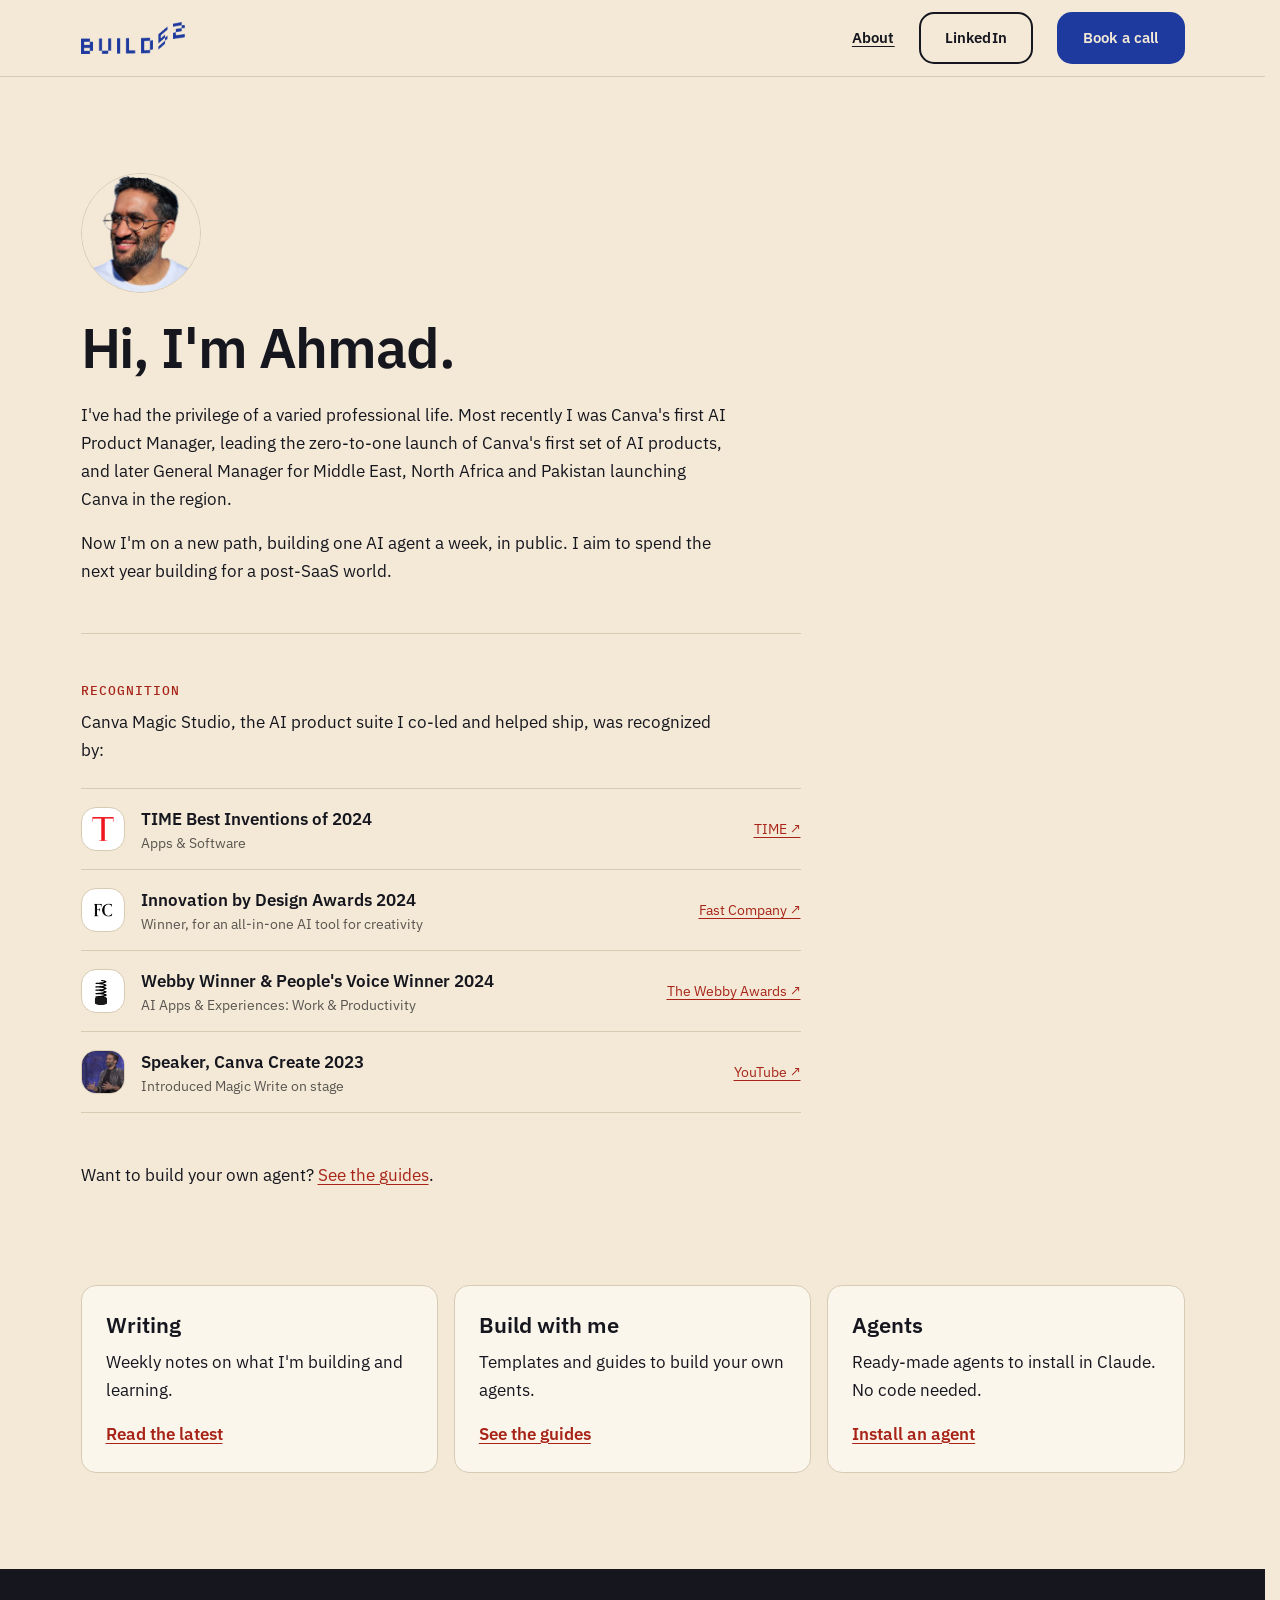
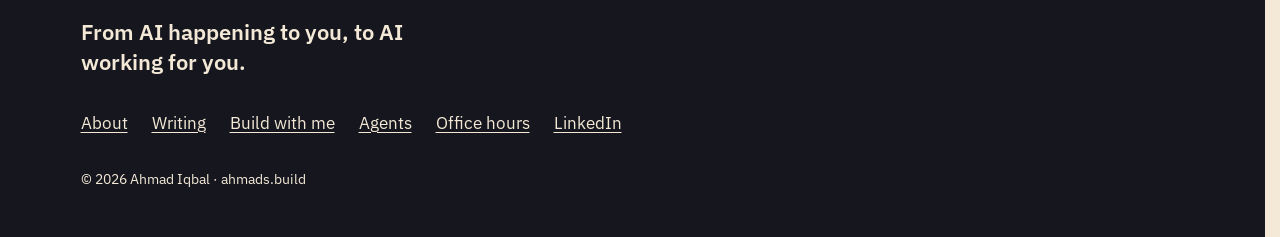
==== about/index.html @ af063a5c "Add email gate for agents and writing, plus a privacy note Our own sign-up box (assets/gate.js, styl" ====
<!DOCTYPE html>
<html lang="en">
<head>
  <meta charset="UTF-8">
  <meta name="viewport" content="width=device-width, initial-scale=1.0">
  <title>About | ahmads.build</title>
  <meta name="description" content="About Ahmad Iqbal: former Canva AI Product Manager and GM, now building one AI agent a week, in public.">
  <link rel="icon" type="image/png" href="/images/favicon.png" media="(prefers-color-scheme: light)">
  <link rel="icon" type="image/png" href="/images/favicon-light.png" media="(prefers-color-scheme: dark)">
  <link rel="preconnect" href="https://fonts.googleapis.com">
  <link rel="preconnect" href="https://fonts.gstatic.com" crossorigin>
  <link href="https://fonts.googleapis.com/css2?family=IBM+Plex+Mono:wght@400;500&family=IBM+Plex+Sans:wght@400;500;600&display=swap" rel="stylesheet">
  <link rel="stylesheet" href="/assets/brand.css?v=e267f968">
  <script src="/assets/site.js?v=22e58986" defer></script>
  <style>
    .avatar { display: block; width: 120px; height: 120px; border-radius: 50%; object-fit: cover; background: var(--card); border: 1px solid var(--line); margin-bottom: var(--space-6); }
    .about-intro p + p { margin-top: var(--space-4); }
    .about-intro { margin-top: var(--space-6); }
    .recognition { margin-top: var(--space-12); padding-top: var(--space-12); border-top: 1px solid var(--line); }
    .recognition .lead { margin-top: var(--space-2); }
    .awards { list-style: none; padding: 0; margin: var(--space-6) 0 0; }
    .awards li { border-top: 1px solid var(--line); }
    .awards li:last-child { border-bottom: 1px solid var(--line); }
    .awards a { display: flex; align-items: center; gap: var(--space-4); padding: var(--space-4) 0; color: var(--ink); text-decoration: none; min-height: 44px; }
    .awards a:hover .award { text-decoration: underline; text-underline-offset: 3px; }
    .awards .mark { flex: none; width: 44px; height: 44px; border-radius: var(--radius-md); background: #FFFFFF; border: 1px solid var(--line); display: flex; align-items: center; justify-content: center; overflow: hidden; }
    .awards .mark img { max-width: 28px; max-height: 28px; display: block; }
    .awards .mark.photo img { width: 100%; height: 100%; max-width: none; max-height: none; object-fit: cover; }
    .awards .text { flex: 1; min-width: 0; }
    .awards .award { display: block; font-weight: 600; }
    .awards .detail { display: block; font-size: 14px; line-height: 20px; color: var(--ink-muted); }
    .awards .src { font-size: 14px; line-height: 20px; color: var(--vermilion-deep); text-decoration: underline; text-underline-offset: 3px; white-space: nowrap; }
    .next-step { margin-top: var(--space-12); }
    @media (max-width: 720px) {
      .avatar { width: 96px; height: 96px; }
      .awards .src { display: none; }
    }
  </style>
</head>
<body>
  <a class="skip-link" href="#main">Skip to content</a>

  <header class="site-header">
    <nav class="nav container" aria-label="Main">
      <a href="/" class="logo"><img src="/images/logo.png" alt="Build 52 by Ahmad Iqbal – home" width="107" height="32"></a>
      <div class="nav-menu" id="nav-menu">
        <a href="/about/" aria-current="page">About</a>
        <a href="https://www.linkedin.com/in/ahmadiqbal1" class="btn btn-outline" target="_blank" rel="noopener">LinkedIn</a>
      </div>
      <a href="https://calendar.google.com/calendar/u/0/appointments/schedules/AcZssZ2LftEg_0td3W-pWEFQwLBZ6LC8GmgLlSoYkhCQzig38rFytq_mOt4pI7OCqQhuaOxfuIOIdP54" class="btn btn-primary">Book a call</a>
      <button class="menu-toggle" type="button" aria-expanded="false" aria-controls="nav-menu" aria-label="Menu">
        <svg width="20" height="20" viewBox="0 0 20 20" aria-hidden="true" focusable="false"><path d="M2 5h16M2 10h16M2 15h16" stroke="currentColor" stroke-width="2" fill="none"/></svg>
      </button>
    </nav>
  </header>

  <main id="main" class="page">
    <div class="container"><div class="reading">
      <img class="avatar" src="/images/ahmad.jpg" alt="Ahmad Iqbal smiling, wearing round wire-rimmed glasses and a white T-shirt" width="120" height="120">
      <h1>Hi, I'm Ahmad.</h1>
      <div class="about-intro">
        <p>I've had the privilege of a varied professional life. Most recently I was Canva's first AI Product Manager, leading the zero-to-one launch of Canva's first set of AI products, and later General Manager for Middle East, North Africa and Pakistan launching Canva in the region.</p>
        <p>Now I'm on a new path, building one AI agent a week, in public. I aim to spend the next year building for a post-SaaS world.</p>
      </div>

      <section class="recognition" aria-labelledby="recognition-title">
        <h2 id="recognition-title" class="eyebrow">Recognition</h2>
        <p class="lead">Canva Magic Studio, the AI product suite I co-led and helped ship, was recognized by:</p>
        <ul class="awards">
        <li><a href="https://time.com/collections/best-inventions-2024/7094550/canva-magic-studio/" target="_blank" rel="noopener">
          <span class="mark"><img src="/images/awards/time.png" alt="TIME logo" width="28" height="28"></span>
          <span class="text"><span class="award">TIME Best Inventions of 2024</span><span class="detail">Apps &amp; Software</span></span>
          <span class="src">TIME ↗</span></a></li>
        <li><a href="https://www.fastcompany.com/91126823/canva-innovation-by-design-2024" target="_blank" rel="noopener">
          <span class="mark"><img src="/images/awards/fast-company.png" alt="Fast Company logo" width="28" height="28"></span>
          <span class="text"><span class="award">Innovation by Design Awards 2024</span><span class="detail">Winner, for an all-in-one AI tool for creativity</span></span>
          <span class="src">Fast Company ↗</span></a></li>
        <li><a href="https://winners.webbyawards.com/2024/ai-metaverse-virtual/ai-apps-and-experiences/work-productivity/293782/magic-studio" target="_blank" rel="noopener">
          <span class="mark"><img src="/images/awards/webby.svg" alt="The Webby Awards trophy logo" width="28" height="28"></span>
          <span class="text"><span class="award">Webby Winner &amp; People's Voice Winner 2024</span><span class="detail">AI Apps &amp; Experiences: Work &amp; Productivity</span></span>
          <span class="src">The Webby Awards ↗</span></a></li>
        <li><a href="https://www.youtube.com/watch?v=5Ee117o8X1M" target="_blank" rel="noopener">
          <span class="mark photo"><img src="/images/awards/canva-create-2023.jpg" alt="Ahmad Iqbal on stage at Canva Create 2023" width="28" height="28"></span>
          <span class="text"><span class="award">Speaker, Canva Create 2023</span><span class="detail">Introduced Magic Write on stage</span></span>
          <span class="src">YouTube ↗</span></a></li>
        </ul>
      </section>

      <p class="next-step">Want to build your own agent? <a href="/resources/">See the guides</a>.</p>
    </div></div>
  </main>
  <section class="site-cards container" aria-label="Explore the site">
    <div class="cards">
      <article class="card">
        <h2 class="h3">Writing</h2>
        <p>Weekly notes on what I'm building and learning.</p>
        <a href="/writing/" class="card-link">Read the latest</a>
      </article>
      <article class="card">
        <h2 class="h3">Build with me</h2>
        <p>Templates and guides to build your own agents.</p>
        <a href="/resources/" class="card-link">See the guides</a>
      </article>
      <article class="card">
        <h2 class="h3">Agents</h2>
        <p>Ready-made agents to install in Claude. No code needed.</p>
        <a href="/agents/" class="card-link">Install an agent</a>
      </article>
    </div>
  </section>


  <footer class="site-footer on-dark">
    <div class="container">
      <p class="main-line">From AI happening to you, to AI working for you.</p>
      <ul class="footer-links">
        <li><a href="/about/">About</a></li>
        <li><a href="/writing/">Writing</a></li>
        <li><a href="/resources/">Build with me</a></li>
        <li><a href="/agents/">Agents</a></li>
        <li><a href="/office-hours/">Office hours</a></li>
        <li><a href="https://www.linkedin.com/in/ahmadiqbal1" target="_blank" rel="noopener">LinkedIn</a></li>
      </ul>
      <p class="copyright">© 2026 Ahmad Iqbal · ahmads.build</p>
    </div>
  </footer>

</body>
</html>
---- assets/brand.css ----
/* Build 52 brand styles — single source of truth for ahmads.build.
   Tokens and base styles follow "Build52 Brand.md" section 8. */

:root {
  /* Colour */
  --cream: #F3E9D6;
  --card: #FBF6EC;
  --line: #D8CBB4;
  --ink: #16161F;
  --ink-muted: #5A5550;
  --cobalt: #1E3A9E;
  --vermilion: #D83A2C;
  --vermilion-deep: #A82418;
  --on-cobalt: #F3E9D6;
  --on-vermilion: #FFFFFF;
  --on-ink: #F3E9D6;

  /* Type */
  --font-sans: "IBM Plex Sans", system-ui, -apple-system, "Segoe UI", sans-serif;
  --font-mono: "IBM Plex Mono", ui-monospace, Menlo, monospace;
  --font-arabic: "IBM Plex Sans Arabic", system-ui, sans-serif;

  /* Space */
  --space-1: 4px;
  --space-2: 8px;
  --space-4: 16px;
  --space-6: 24px;
  --space-12: 48px;
  --space-24: 96px;

  /* Shape */
  --radius-sm: 2px;
  --radius-md: 15px;

  /* Layout */
  --max-width: 1200px;
  --measure: 65ch;
  --gutter: 48px;
}

*, *::before, *::after { box-sizing: border-box; }

/* Always reserve the scrollbar's space so the layout (and logo) doesn't shift
   between short pages and long ones. */
html { scrollbar-gutter: stable; }

body {
  margin: 0;
  background: var(--cream);
  color: var(--ink);
  font-family: var(--font-sans);
  font-size: 17px;
  line-height: 28px;
  -webkit-font-smoothing: antialiased;
}

img { max-width: 100%; }

h1, .display { font-size: 56px; line-height: 60px; font-weight: 600; letter-spacing: -0.02em; margin: 0; }
h2 { font-size: 36px; line-height: 42px; font-weight: 600; letter-spacing: -0.015em; margin: 0; }
h3, .h3 { font-size: 22px; line-height: 30px; font-weight: 600; letter-spacing: 0; margin: 0; }
p { max-width: var(--measure); margin: 0; }

.eyebrow {
  font-family: var(--font-mono);
  font-size: 13px; line-height: 18px; font-weight: 500;
  letter-spacing: 0.08em; text-transform: uppercase;
  color: var(--vermilion-deep);
  margin: 0;
}
.eyebrow.muted { color: var(--ink-muted); }
.caption { font-size: 14px; line-height: 20px; color: var(--ink-muted); }

a { color: var(--vermilion-deep); text-decoration: underline; text-underline-offset: 3px; }
a:hover { text-decoration-thickness: 2px; }

:focus-visible { outline: 3px solid var(--ink); outline-offset: 2px; }
.on-dark :focus-visible { outline-color: var(--on-ink); }

/* Skip link: first focusable element on every page */
.skip-link {
  position: absolute; left: var(--space-4); top: -100px; z-index: 10;
  background: var(--ink); color: var(--on-ink);
  padding: 12px 16px; border-radius: var(--radius-md);
  font: 600 15px/24px var(--font-sans); text-decoration: none;
}
.skip-link:focus { top: var(--space-4); }

/* Layout */
.container { max-width: var(--max-width); margin: 0 auto; padding: 0 var(--gutter); }
.reading { max-width: 720px; }

/* Buttons */
.btn {
  display: inline-flex; align-items: center; justify-content: center;
  min-height: 44px; padding: 12px 24px;
  font: 600 15px/24px var(--font-sans); letter-spacing: 0.01em;
  border-radius: var(--radius-md); border: 2px solid transparent;
  text-decoration: none; cursor: pointer; white-space: nowrap;
}
.btn-primary { background: var(--cobalt); color: var(--on-cobalt); }
.btn-primary:hover { background: #1C3591; }
.btn-warm { background: var(--vermilion-deep); color: var(--on-cobalt); }
.btn-warm:hover { background: #9A2116; }
.btn-outline { background: transparent; color: var(--ink); border-color: var(--ink); }
.btn-outline:hover { background: var(--ink); color: var(--on-ink); }

/* Navigation */
.site-header { background: var(--cream); border-bottom: 1px solid var(--line); }
.nav { display: flex; align-items: center; gap: var(--space-6); min-height: 76px; }
.nav .logo { display: flex; align-items: center; margin-right: auto; min-height: 44px; }
.nav .logo img { height: 32px; width: auto; display: block; }
.nav-menu { display: flex; align-items: center; gap: var(--space-6); }
.nav-menu a:not(.btn) {
  font: 600 15px/24px var(--font-sans); letter-spacing: 0.01em;
  color: var(--ink); text-decoration: none;
  display: inline-flex; align-items: center; min-height: 44px;
}
.nav-menu a:not(.btn):hover, .nav-menu a[aria-current="page"] { text-decoration: underline; text-underline-offset: 3px; }
.menu-toggle {
  display: none;
  align-items: center; justify-content: center;
  width: 44px; height: 44px; padding: 0;
  background: transparent; color: var(--ink);
  border: 2px solid var(--ink); border-radius: var(--radius-md); cursor: pointer;
}

/* Cards */
.card {
  background: var(--card);
  border: 1px solid var(--line);
  border-radius: var(--radius-md);
  padding: var(--space-6);
}
.cards { display: grid; gap: var(--space-4); grid-template-columns: repeat(3, 1fr); }
.card { display: flex; flex-direction: column; gap: var(--space-2); position: relative; }
.card .card-link { margin-top: auto; padding-top: var(--space-2); font-weight: 600; }
.card .card-link::after { content: ""; position: absolute; inset: 0; } /* whole card clickable */
.card:has(.card-link):hover { border-color: var(--ink); }
.tags { display: flex; flex-wrap: wrap; gap: var(--space-2); }
.tag {
  font-size: 14px; line-height: 20px; color: var(--ink-muted);
  background: var(--cream); border: 1px solid var(--line);
  border-radius: var(--radius-sm); padding: 2px var(--space-2);
}

/* Site cards: Writing / Build with me / Agents, shown above the footer on every page */
.site-cards { padding-bottom: var(--space-24); }
/* Not-yet-live card: sits where the link would be, greyed out and not clickable. */
.card-soon { margin-top: auto; padding-top: var(--space-2); font-weight: 600; color: var(--ink-muted); cursor: default; }

/* Email gate (assets/gate.js): form follows the brand Forms spec */
.gate-form label { display: block; margin-bottom: var(--space-2); font: 600 15px/24px var(--font-sans); letter-spacing: 0.01em; }
.gate-row { display: flex; flex-wrap: wrap; gap: var(--space-2); }
.gate-row input {
  flex: 1 1 220px; min-width: 0; min-height: 48px; padding: 12px;
  background: var(--card); color: var(--ink);
  border: 2px solid var(--ink-muted); border-radius: var(--radius-sm);
  font: 400 17px/24px var(--font-sans);
}
.gate-row input:focus { border-color: var(--cobalt); outline: 3px solid var(--ink); outline-offset: 2px; }
.gate-row .btn { flex: 0 0 auto; }
.gate-error { margin-top: var(--space-2); color: var(--vermilion-deep); font-weight: 600; }
.gate-error:empty { display: none; }
.gate-help { margin-top: var(--space-2); }
.gate-trap { position: absolute; left: -9999px; width: 1px; height: 1px; overflow: hidden; }
.gate-dialog {
  width: min(480px, calc(100% - 32px)); padding: var(--space-6);
  background: var(--cream); color: var(--ink);
  border: 1px solid var(--line); border-radius: var(--radius-md);
}
.gate-dialog::backdrop { background: rgba(22, 22, 31, 0.6); }
.gate-dialog .h3 { margin-top: var(--space-2); }
.gate-lead { margin: var(--space-2) 0 var(--space-4); }
.gate-close {
  position: absolute; top: var(--space-2); right: var(--space-2);
  display: inline-flex; align-items: center; justify-content: center;
  width: 44px; height: 44px; padding: 0;
  background: transparent; color: var(--ink); border: 0; border-radius: var(--radius-md); cursor: pointer;
}
.gate-card { margin-top: var(--space-6); }
[data-gate="post"] [tabindex="-1"]:focus { outline: none; } /* focus moves here after unlocking; no ring on plain text */
.gate-card .gate-form { margin-top: var(--space-2); }

/* Page sections */
.page { padding: var(--space-24) 0; }
.page-intro { margin-top: var(--space-4); }
.section { margin-top: var(--space-12); }

/* Footer */
.site-footer { background: var(--ink); color: var(--on-ink); padding: var(--space-12) 0; }
.site-footer a { color: var(--on-ink); }
.site-footer .main-line { font-size: 22px; line-height: 30px; font-weight: 600; max-width: 28ch; }
.footer-links { display: flex; flex-wrap: wrap; gap: var(--space-2) var(--space-6); list-style: none; padding: 0; margin: var(--space-6) 0; }
.footer-links a { display: inline-flex; align-items: center; min-height: 44px; }
.site-footer .copyright { font-size: 14px; line-height: 20px; color: var(--on-ink); opacity: 1; }

/* Tablet */
@media (max-width: 1024px) {
  :root { --gutter: 24px; }
  .cards { grid-template-columns: 1fr; }
}

/* Phone */
@media (max-width: 720px) {
  :root { --gutter: 16px; }
  h1, .display { font-size: 40px; line-height: 44px; }
  h2 { font-size: 28px; line-height: 34px; }
  h3, .h3 { font-size: 20px; line-height: 28px; }
  .page { padding: var(--space-12) 0; }
  .site-cards { padding-bottom: var(--space-12); }

  /* Fixed top and bottom padding (not min-height) so the top row stays put when the menu opens */
  .nav { gap: var(--space-2); min-height: 0; padding-top: 8px; padding-bottom: 8px; flex-wrap: wrap; }
  .nav .logo img { height: 24px; }
  .nav .btn-primary { padding: 10px 14px; order: 2; }
  .menu-toggle { display: inline-flex; order: 3; }
  .nav-menu {
    display: none; order: 4; width: 100%;
    flex-direction: column; align-items: stretch; gap: 0;
    padding: var(--space-2) 0 var(--space-2);
  }
  .nav-menu.open { display: flex; }
  .nav-menu a:not(.btn) { border-top: 1px solid var(--line); }
  .nav-menu .btn { margin-top: var(--space-2); }
}

@media (prefers-reduced-motion: reduce) {
  *, *::before, *::after { animation: none !important; transition: none !important; scroll-behavior: auto !important; }
}
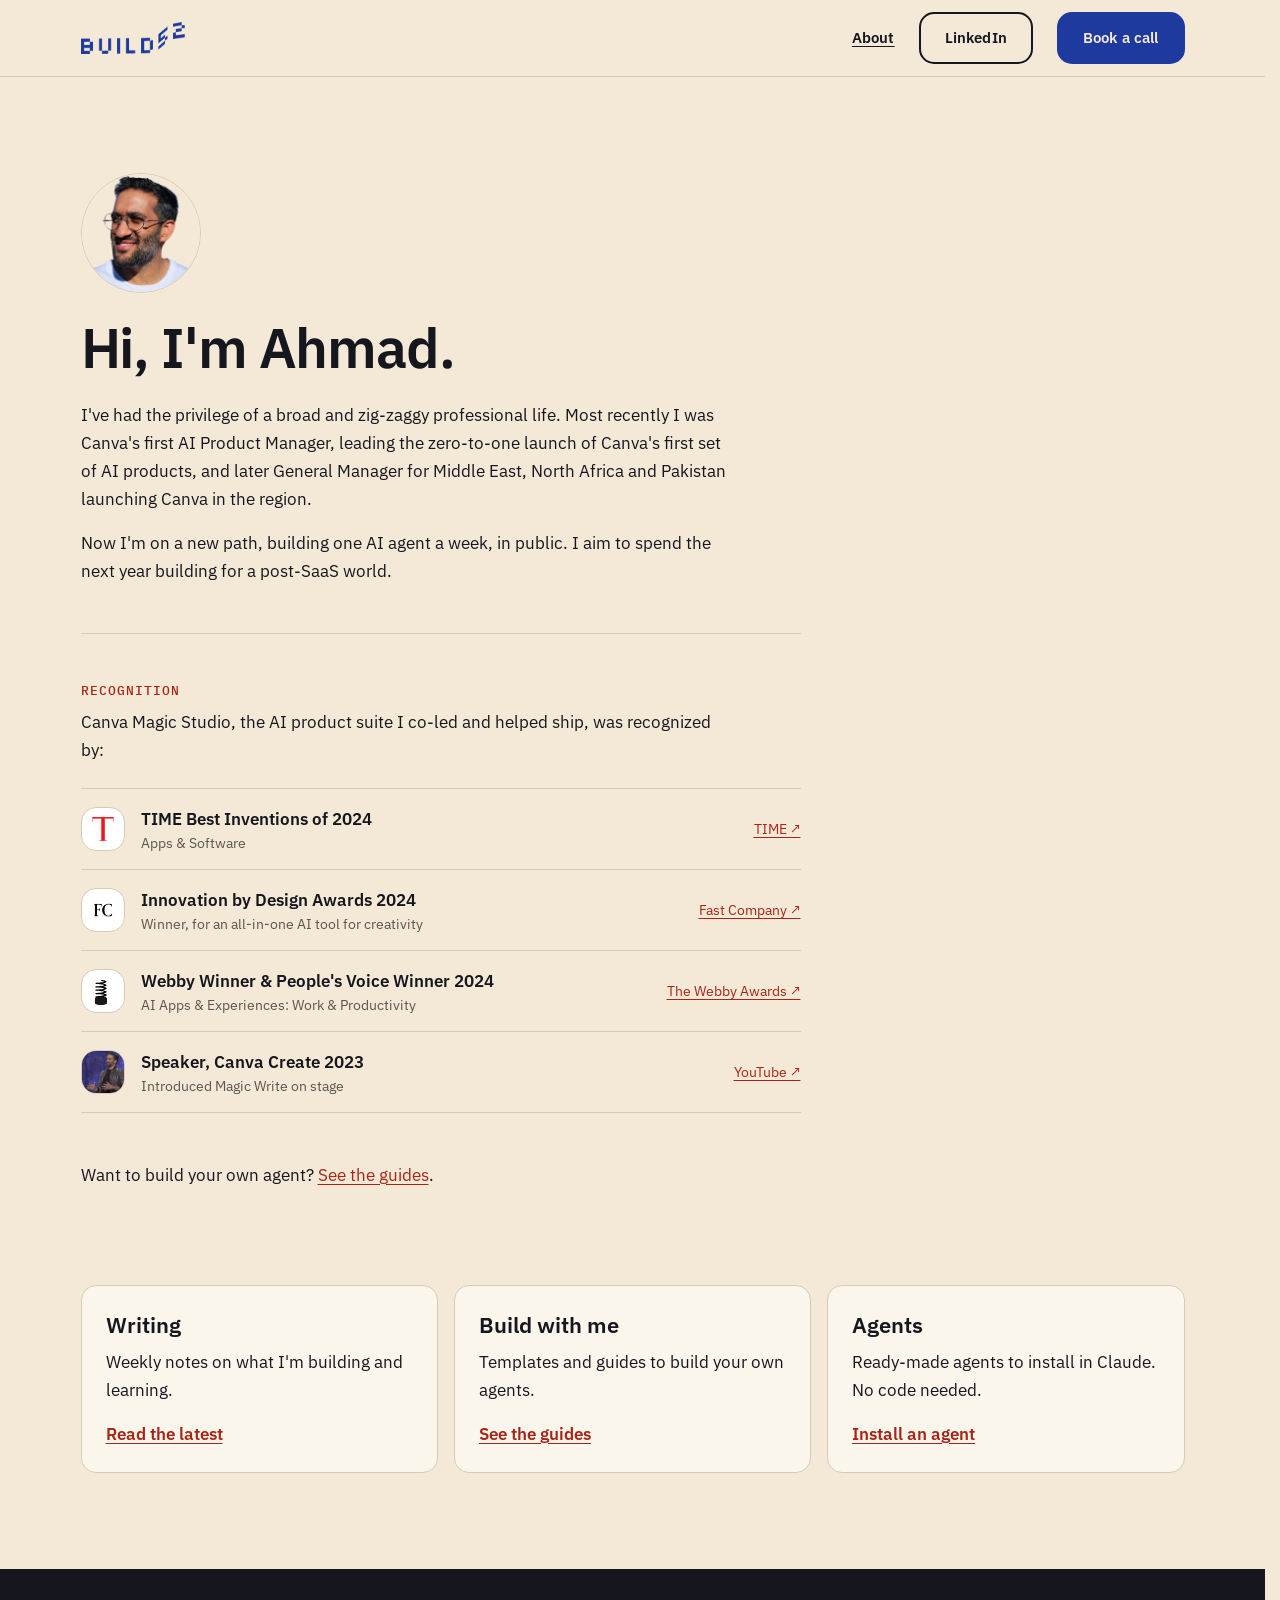
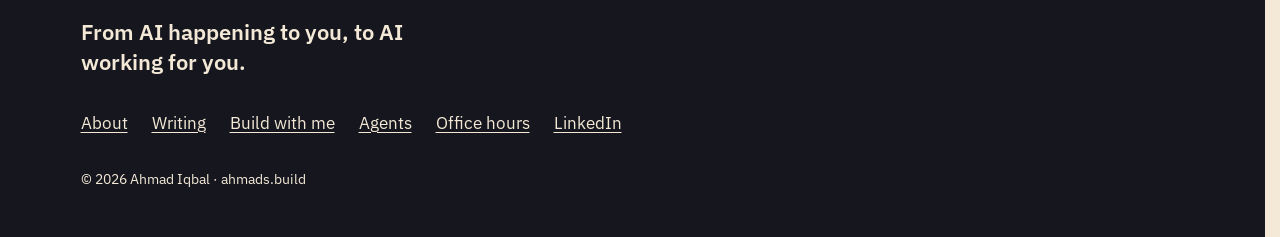
==== commit 5fad586f: "About: "a broad and zig-zaggy professional life" Co-Authored-By: Claude Opus 5.5 <noreply@anthropic." ====
--- a/about/index.html
+++ b/about/index.html
@@ -10,7 +10,7 @@
   <link rel="preconnect" href="https://fonts.googleapis.com">
   <link rel="preconnect" href="https://fonts.gstatic.com" crossorigin>
   <link href="https://fonts.googleapis.com/css2?family=IBM+Plex+Mono:wght@400;500&family=IBM+Plex+Sans:wght@400;500;600&display=swap" rel="stylesheet">
-  <link rel="stylesheet" href="/assets/brand.css?v=e267f968">
+  <link rel="stylesheet" href="/assets/brand.css?v=7962f859">
   <script src="/assets/site.js?v=22e58986" defer></script>
   <style>
     .avatar { display: block; width: 120px; height: 120px; border-radius: 50%; object-fit: cover; background: var(--card); border: 1px solid var(--line); margin-bottom: var(--space-6); }
@@ -59,7 +59,7 @@
       <img class="avatar" src="/images/ahmad.jpg" alt="Ahmad Iqbal smiling, wearing round wire-rimmed glasses and a white T-shirt" width="120" height="120">
       <h1>Hi, I'm Ahmad.</h1>
       <div class="about-intro">
-        <p>I've had the privilege of a varied professional life. Most recently I was Canva's first AI Product Manager, leading the zero-to-one launch of Canva's first set of AI products, and later General Manager for Middle East, North Africa and Pakistan launching Canva in the region.</p>
+        <p>I've had the privilege of a broad and zig-zaggy professional life. Most recently I was Canva's first AI Product Manager, leading the zero-to-one launch of Canva's first set of AI products, and later General Manager for Middle East, North Africa and Pakistan launching Canva in the region.</p>
         <p>Now I'm on a new path, building one AI agent a week, in public. I aim to spend the next year building for a post-SaaS world.</p>
       </div>
 
--- a/assets/brand.css
+++ b/assets/brand.css
@@ -155,7 +155,7 @@
 .gate-row input {
   flex: 1 1 220px; min-width: 0; min-height: 48px; padding: 12px;
   background: var(--card); color: var(--ink);
-  border: 2px solid var(--ink-muted); border-radius: var(--radius-sm);
+  border: 2px solid var(--ink-muted); border-radius: var(--radius-md); /* matches the button beside it */
   font: 400 17px/24px var(--font-sans);
 }
 .gate-row input:focus { border-color: var(--cobalt); outline: 3px solid var(--ink); outline-offset: 2px; }
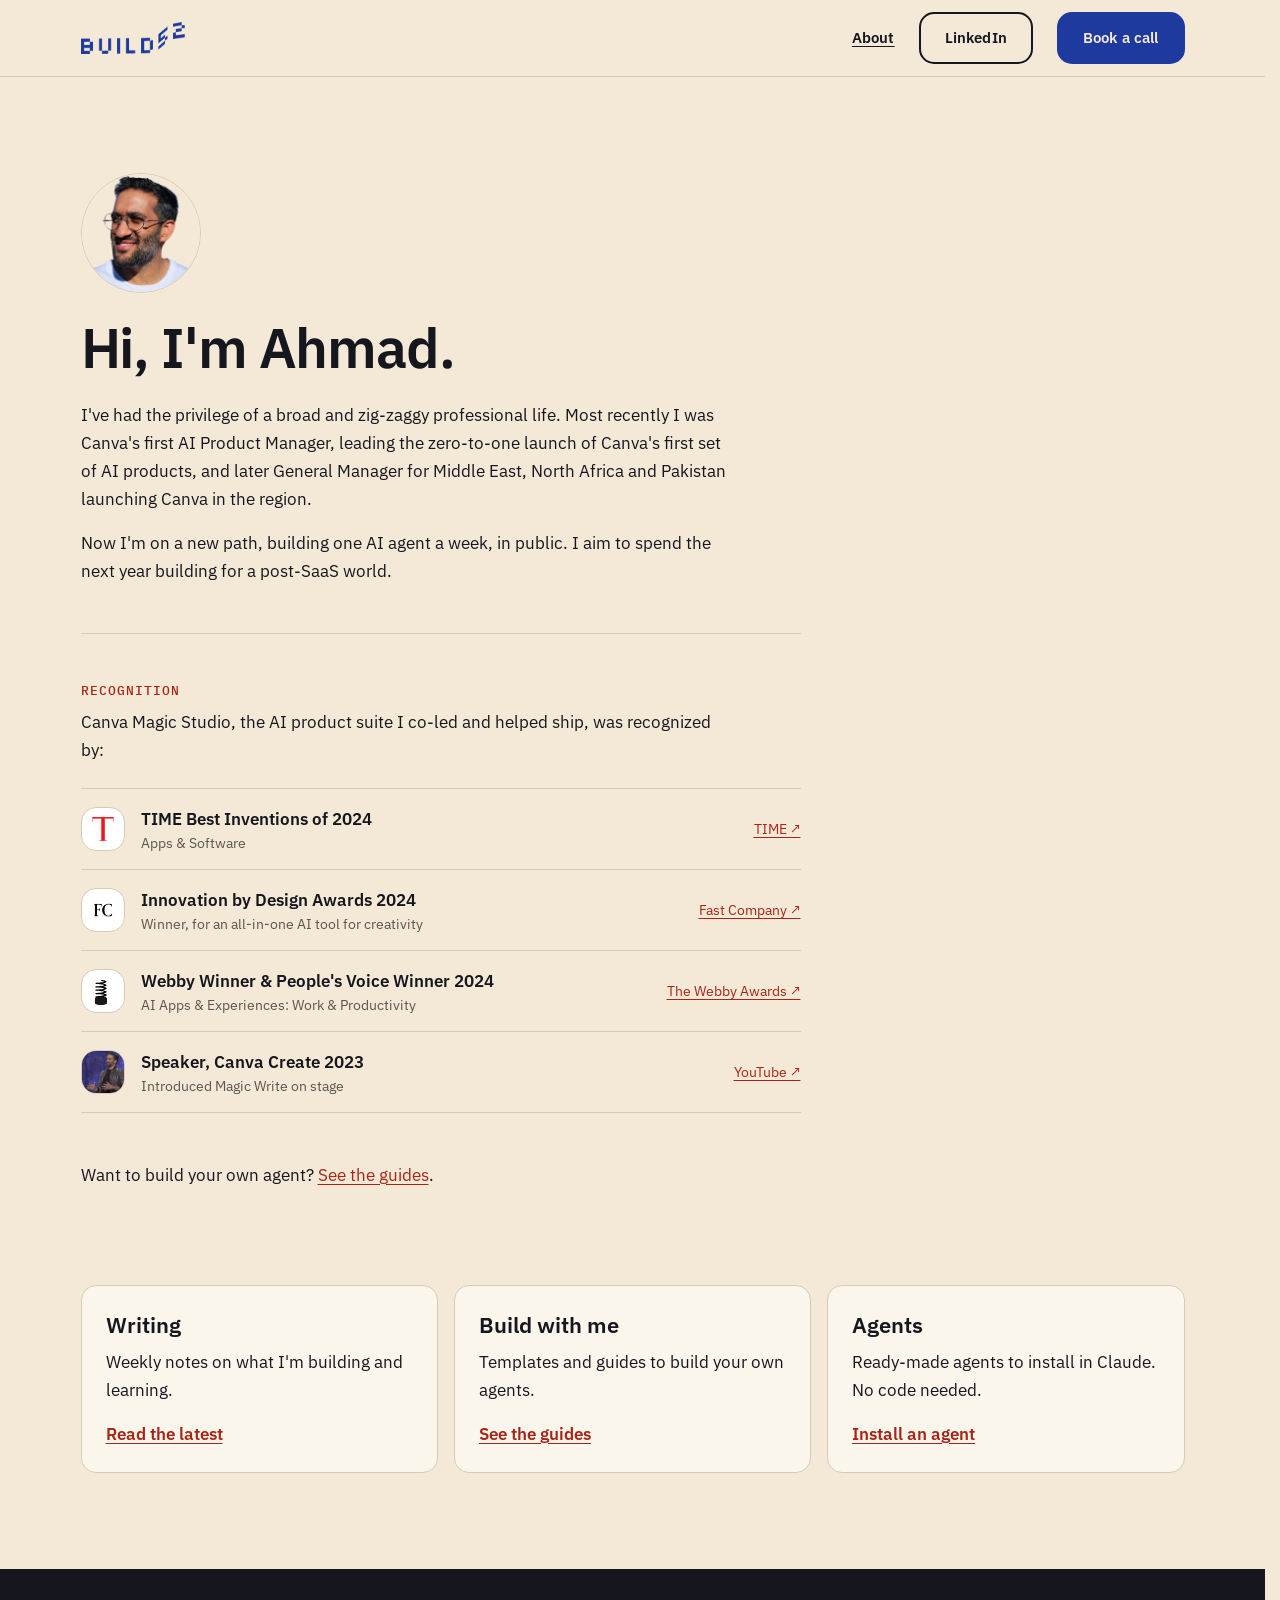
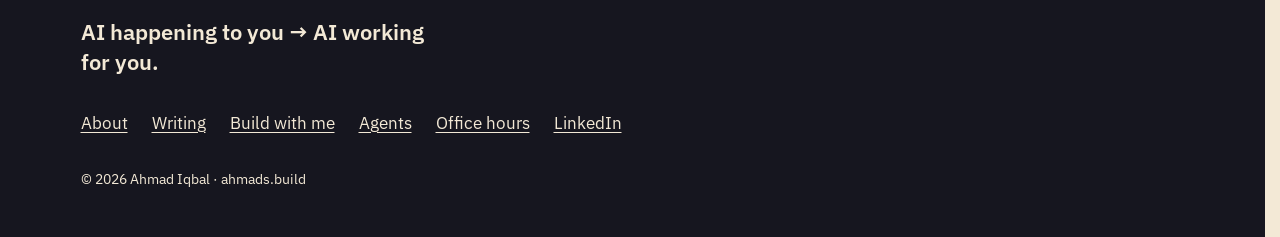
==== commit 9f4a83e6: "Footer line matches the new home heading Co-Authored-By: Claude Fable 5.2 <noreply@anthropic.com>" ====
--- a/about/index.html
+++ b/about/index.html
@@ -10,7 +10,7 @@
   <link rel="preconnect" href="https://fonts.googleapis.com">
   <link rel="preconnect" href="https://fonts.gstatic.com" crossorigin>
   <link href="https://fonts.googleapis.com/css2?family=IBM+Plex+Mono:wght@400;500&family=IBM+Plex+Sans:wght@400;500;600&display=swap" rel="stylesheet">
-  <link rel="stylesheet" href="/assets/brand.css?v=7962f859">
+  <link rel="stylesheet" href="/assets/brand.css?v=7fdfcc0c">
   <script src="/assets/site.js?v=22e58986" defer></script>
   <style>
     .avatar { display: block; width: 120px; height: 120px; border-radius: 50%; object-fit: cover; background: var(--card); border: 1px solid var(--line); margin-bottom: var(--space-6); }
@@ -112,7 +112,7 @@
 
   <footer class="site-footer on-dark">
     <div class="container">
-      <p class="main-line">From AI happening to you, to AI working for you.</p>
+      <p class="main-line">AI happening to you → AI working for you.</p>
       <ul class="footer-links">
         <li><a href="/about/">About</a></li>
         <li><a href="/writing/">Writing</a></li>
--- a/assets/brand.css
+++ b/assets/brand.css
@@ -97,13 +97,15 @@
   font: 600 15px/24px var(--font-sans); letter-spacing: 0.01em;
   border-radius: var(--radius-md); border: 2px solid transparent;
   text-decoration: none; cursor: pointer; white-space: nowrap;
+  /* Soft fade between normal and hover colours (turned off for people who ask for reduced motion) */
+  transition: background-color 0.2s ease, color 0.2s ease, border-color 0.2s ease;
 }
 .btn-primary { background: var(--cobalt); color: var(--on-cobalt); }
-.btn-primary:hover { background: #1C3591; }
+.btn-primary:hover { background: var(--vermilion-deep); } /* cobalt → red */
 .btn-warm { background: var(--vermilion-deep); color: var(--on-cobalt); }
-.btn-warm:hover { background: #9A2116; }
+.btn-warm:hover { background: var(--cobalt); } /* red → cobalt */
 .btn-outline { background: transparent; color: var(--ink); border-color: var(--ink); }
-.btn-outline:hover { background: var(--ink); color: var(--on-ink); }
+.btn-outline:hover { background: var(--vermilion-deep); border-color: var(--vermilion-deep); color: var(--on-cobalt); } /* outline → red */
 
 /* Navigation */
 .site-header { background: var(--cream); border-bottom: 1px solid var(--line); }
@@ -221,8 +223,18 @@
     padding: var(--space-2) 0 var(--space-2);
   }
   .nav-menu.open { display: flex; }
-  .nav-menu a:not(.btn) { border-top: 1px solid var(--line); }
-  .nav-menu .btn { margin-top: var(--space-2); }
+  /* Phone menu: every item is the same size, centred, with no button outline, so no item outranks another */
+  .nav-menu a:not(.btn), .nav-menu a.btn {
+    display: flex; align-items: center; justify-content: center;
+    min-height: 52px; margin: 0; padding: 0 var(--space-4);
+    font: 600 17px/24px var(--font-sans); letter-spacing: 0.01em;
+    color: var(--ink); text-decoration: none;
+    background: transparent; border: 0; border-top: 1px solid var(--line); border-radius: 0;
+  }
+  .nav-menu a:not(.btn):hover, .nav-menu a.btn:hover {
+    background: transparent; color: var(--ink);
+    text-decoration: underline; text-underline-offset: 3px;
+  }
 }
 
 @media (prefers-reduced-motion: reduce) {
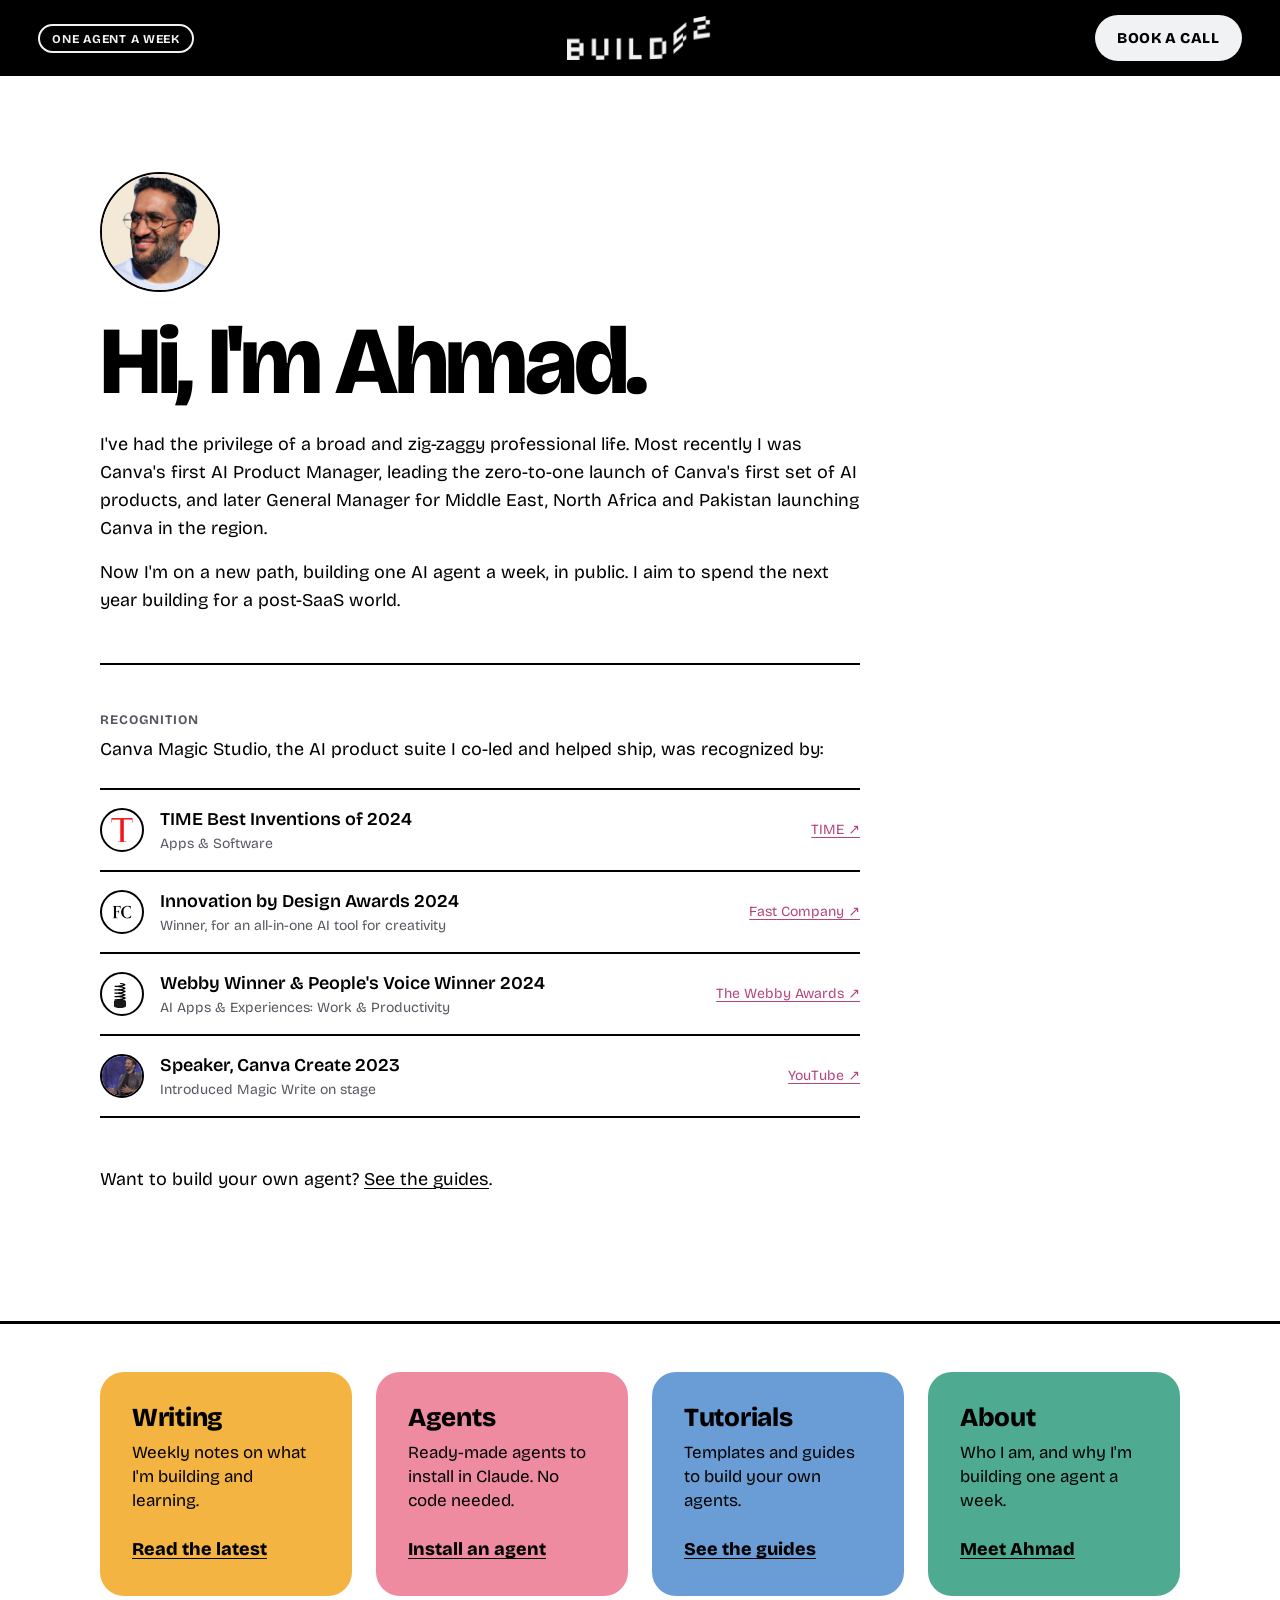
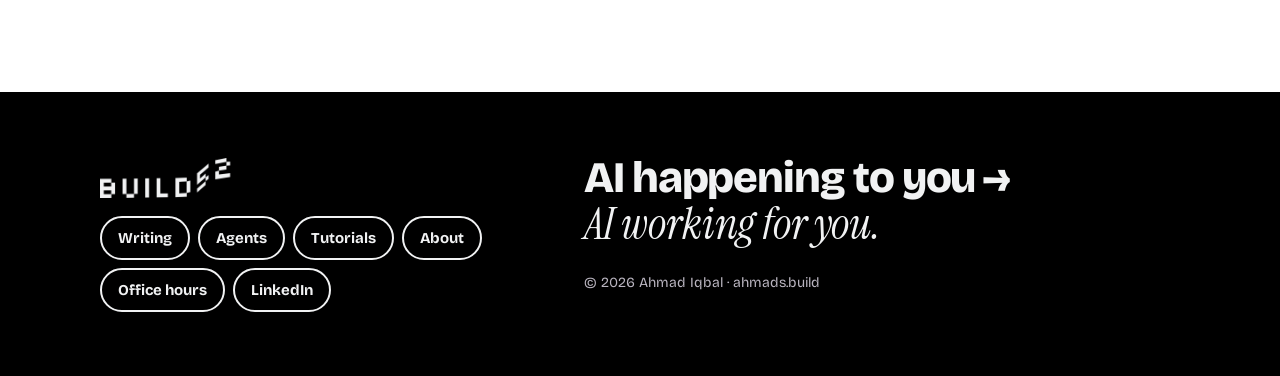
==== commit f50273de: "Apply the Spoken Fund look to Build 52; home becomes a one-screen poster New colours, fonts, pills a" ====
--- a/about/index.html
+++ b/about/index.html
@@ -9,27 +9,27 @@
   <link rel="icon" type="image/png" href="/images/favicon-light.png" media="(prefers-color-scheme: dark)">
   <link rel="preconnect" href="https://fonts.googleapis.com">
   <link rel="preconnect" href="https://fonts.gstatic.com" crossorigin>
-  <link href="https://fonts.googleapis.com/css2?family=IBM+Plex+Mono:wght@400;500&family=IBM+Plex+Sans:wght@400;500;600&display=swap" rel="stylesheet">
-  <link rel="stylesheet" href="/assets/brand.css?v=7fdfcc0c">
+  <link href="https://fonts.googleapis.com/css2?family=Bricolage+Grotesque:opsz,wght@12..96,400;12..96,500;12..96,700;12..96,800&family=Instrument+Serif:ital@0;1&display=swap" rel="stylesheet">
+  <link rel="stylesheet" href="/assets/brand.css?v=aa751892">
   <script src="/assets/site.js?v=22e58986" defer></script>
   <style>
-    .avatar { display: block; width: 120px; height: 120px; border-radius: 50%; object-fit: cover; background: var(--card); border: 1px solid var(--line); margin-bottom: var(--space-6); }
+    .avatar { display: block; width: 120px; height: 120px; border-radius: 50%; object-fit: cover; background: var(--paper); border: 2px solid var(--ink); margin-bottom: var(--space-6); }
     .about-intro p + p { margin-top: var(--space-4); }
     .about-intro { margin-top: var(--space-6); }
-    .recognition { margin-top: var(--space-12); padding-top: var(--space-12); border-top: 1px solid var(--line); }
+    .recognition { margin-top: var(--space-12); padding-top: var(--space-12); border-top: 2px solid var(--ink); }
     .recognition .lead { margin-top: var(--space-2); }
     .awards { list-style: none; padding: 0; margin: var(--space-6) 0 0; }
-    .awards li { border-top: 1px solid var(--line); }
-    .awards li:last-child { border-bottom: 1px solid var(--line); }
+    .awards li { border-top: 2px solid var(--ink); }
+    .awards li:last-child { border-bottom: 2px solid var(--ink); }
     .awards a { display: flex; align-items: center; gap: var(--space-4); padding: var(--space-4) 0; color: var(--ink); text-decoration: none; min-height: 44px; }
     .awards a:hover .award { text-decoration: underline; text-underline-offset: 3px; }
-    .awards .mark { flex: none; width: 44px; height: 44px; border-radius: var(--radius-md); background: #FFFFFF; border: 1px solid var(--line); display: flex; align-items: center; justify-content: center; overflow: hidden; }
+    .awards .mark { flex: none; width: 44px; height: 44px; border-radius: var(--radius); background: var(--paper); border: 2px solid var(--ink); display: flex; align-items: center; justify-content: center; overflow: hidden; }
     .awards .mark img { max-width: 28px; max-height: 28px; display: block; }
     .awards .mark.photo img { width: 100%; height: 100%; max-width: none; max-height: none; object-fit: cover; }
     .awards .text { flex: 1; min-width: 0; }
     .awards .award { display: block; font-weight: 600; }
     .awards .detail { display: block; font-size: 14px; line-height: 20px; color: var(--ink-muted); }
-    .awards .src { font-size: 14px; line-height: 20px; color: var(--vermilion-deep); text-decoration: underline; text-underline-offset: 3px; white-space: nowrap; }
+    .awards .src { font-size: 14px; line-height: 20px; color: var(--echo); text-decoration: underline; text-underline-offset: 3px; white-space: nowrap; }
     .next-step { margin-top: var(--space-12); }
     @media (max-width: 720px) {
       .avatar { width: 96px; height: 96px; }
@@ -40,18 +40,10 @@
 <body>
   <a class="skip-link" href="#main">Skip to content</a>
 
-  <header class="site-header">
-    <nav class="nav container" aria-label="Main">
-      <a href="/" class="logo"><img src="/images/logo.png" alt="Build 52 by Ahmad Iqbal – home" width="107" height="32"></a>
-      <div class="nav-menu" id="nav-menu">
-        <a href="/about/" aria-current="page">About</a>
-        <a href="https://www.linkedin.com/in/ahmadiqbal1" class="btn btn-outline" target="_blank" rel="noopener">LinkedIn</a>
-      </div>
-      <a href="https://calendar.google.com/calendar/u/0/appointments/schedules/AcZssZ2LftEg_0td3W-pWEFQwLBZ6LC8GmgLlSoYkhCQzig38rFytq_mOt4pI7OCqQhuaOxfuIOIdP54" class="btn btn-primary">Book a call</a>
-      <button class="menu-toggle" type="button" aria-expanded="false" aria-controls="nav-menu" aria-label="Menu">
-        <svg width="20" height="20" viewBox="0 0 20 20" aria-hidden="true" focusable="false"><path d="M2 5h16M2 10h16M2 15h16" stroke="currentColor" stroke-width="2" fill="none"/></svg>
-      </button>
-    </nav>
+  <header class="banner">
+    <span class="banner-tag">One agent a week</span>
+    <a class="wordmark" href="/"><img src="/images/logo-light.png" alt="Build 52 by Ahmad Iqbal – home" width="147" height="44"></a>
+    <a class="banner-cta" href="https://calendar.google.com/calendar/u/0/appointments/schedules/AcZssZ2LftEg_0td3W-pWEFQwLBZ6LC8GmgLlSoYkhCQzig38rFytq_mOt4pI7OCqQhuaOxfuIOIdP54">Book a call</a>
   </header>
 
   <main id="main" class="page">
@@ -97,31 +89,41 @@
         <a href="/writing/" class="card-link">Read the latest</a>
       </article>
       <article class="card">
-        <h2 class="h3">Build with me</h2>
+        <h2 class="h3">Agents</h2>
+        <p>Ready-made agents to install in Claude. No code needed.</p>
+        <a href="/agents/" class="card-link">Install an agent</a>
+      </article>
+      <article class="card">
+        <h2 class="h3">Tutorials</h2>
         <p>Templates and guides to build your own agents.</p>
         <a href="/resources/" class="card-link">See the guides</a>
       </article>
       <article class="card">
-        <h2 class="h3">Agents</h2>
-        <p>Ready-made agents to install in Claude. No code needed.</p>
-        <a href="/agents/" class="card-link">Install an agent</a>
+        <h2 class="h3">About</h2>
+        <p>Who I am, and why I'm building one agent a week.</p>
+        <a href="/about/" class="card-link" aria-current="page">Meet Ahmad</a>
       </article>
     </div>
   </section>
 
 
   <footer class="site-footer on-dark">
-    <div class="container">
-      <p class="main-line">AI happening to you → AI working for you.</p>
-      <ul class="footer-links">
-        <li><a href="/about/">About</a></li>
-        <li><a href="/writing/">Writing</a></li>
-        <li><a href="/resources/">Build with me</a></li>
-        <li><a href="/agents/">Agents</a></li>
-        <li><a href="/office-hours/">Office hours</a></li>
-        <li><a href="https://www.linkedin.com/in/ahmadiqbal1" target="_blank" rel="noopener">LinkedIn</a></li>
-      </ul>
-      <p class="copyright">© 2026 Ahmad Iqbal · ahmads.build</p>
+    <div class="container inner">
+      <div>
+        <a class="wordmark" href="/"><img src="/images/logo-light.png" alt="Build 52 – home" width="133" height="40"></a>
+        <ul class="footer-links">
+          <li><a href="/writing/">Writing</a></li>
+          <li><a href="/agents/">Agents</a></li>
+          <li><a href="/resources/">Tutorials</a></li>
+          <li><a href="/about/">About</a></li>
+          <li><a href="/office-hours/">Office hours</a></li>
+          <li><a href="https://www.linkedin.com/in/ahmadiqbal1" target="_blank" rel="noopener">LinkedIn</a></li>
+        </ul>
+      </div>
+      <div>
+        <p class="main-line">AI happening to you → <em>AI working for you.</em></p>
+        <p class="copyright">© 2026 Ahmad Iqbal · ahmads.build</p>
+      </div>
     </div>
   </footer>
 
--- a/assets/brand.css
+++ b/assets/brand.css
@@ -1,240 +1,289 @@
 /* Build 52 brand styles — single source of truth for ahmads.build.
-   Tokens and base styles follow "Build52 Brand.md" section 8. */
+   The look follows the Build 52 Brand Guidelines: a sky-blue collage scene,
+   big friendly type, fat pills with a thick black outline. */
 
 :root {
   /* Colour */
-  --cream: #F3E9D6;
-  --card: #FBF6EC;
-  --line: #D8CBB4;
-  --ink: #16161F;
-  --ink-muted: #5A5550;
-  --cobalt: #1E3A9E;
-  --vermilion: #D83A2C;
-  --vermilion-deep: #A82418;
-  --on-cobalt: #F3E9D6;
-  --on-vermilion: #FFFFFF;
-  --on-ink: #F3E9D6;
+  --paper: #ffffff;
+  --ink: #000000;
+  --title: #f1f2f3;
+  --ink-muted: #5a5560;
+  --ink-muted-dark: #b9b4bf;
+  --airwave: #6a9dd5;
+  --campfire: #f3b442;
+  --ember: #ef8756;
+  --rotary: #ef8ba1;
+  --lipstick: #d95066;
+  --echo: #b4447d;
+  --switchboard: #4eaa90;
 
   /* Type */
-  --font-sans: "IBM Plex Sans", system-ui, -apple-system, "Segoe UI", sans-serif;
-  --font-mono: "IBM Plex Mono", ui-monospace, Menlo, monospace;
-  --font-arabic: "IBM Plex Sans Arabic", system-ui, sans-serif;
+  --font: "Bricolage Grotesque", "IBM Plex Sans Arabic", "Arial Black", system-ui, sans-serif;
+  --serif: "Instrument Serif", Georgia, "Times New Roman", serif;
 
   /* Space */
   --space-1: 4px;
   --space-2: 8px;
   --space-4: 16px;
   --space-6: 24px;
+  --space-8: 32px;
   --space-12: 48px;
+  --space-16: 64px;
   --space-24: 96px;
 
   /* Shape */
-  --radius-sm: 2px;
-  --radius-md: 15px;
+  --radius-sm: 12px;
+  --radius: 24px;
+  --pill: 999px;
+  --outline: 3px solid var(--ink);
 
   /* Layout */
-  --max-width: 1200px;
-  --measure: 65ch;
-  --gutter: 48px;
+  --banner-h: 76px;
+  --max-width: 1080px;
+  --measure: 68ch;
+  --gutter: clamp(16px, 5vw, 64px);
+}
+
+@media (max-width: 820px) {
+  :root { --banner-h: 64px; }
 }
 
 *, *::before, *::after { box-sizing: border-box; }
 
-/* Always reserve the scrollbar's space so the layout (and logo) doesn't shift
-   between short pages and long ones. */
-html { scrollbar-gutter: stable; }
+html {
+  -webkit-text-size-adjust: 100%;
+  text-size-adjust: 100%;
+}
 
 body {
   margin: 0;
-  background: var(--cream);
+  background: var(--paper);
   color: var(--ink);
-  font-family: var(--font-sans);
-  font-size: 17px;
-  line-height: 28px;
+  font-family: var(--font);
+  font-size: 18px;
+  font-weight: 400;
+  line-height: 1.55;
   -webkit-font-smoothing: antialiased;
-}
-
-img { max-width: 100%; }
-
-h1, .display { font-size: 56px; line-height: 60px; font-weight: 600; letter-spacing: -0.02em; margin: 0; }
-h2 { font-size: 36px; line-height: 42px; font-weight: 600; letter-spacing: -0.015em; margin: 0; }
-h3, .h3 { font-size: 22px; line-height: 30px; font-weight: 600; letter-spacing: 0; margin: 0; }
+  -moz-osx-font-smoothing: grayscale;
+}
+
+img { max-width: 100%; height: auto; }
+
+h1, .display {
+  font-size: clamp(44px, 7.5vw, 96px); line-height: 0.95;
+  font-weight: 800; letter-spacing: -0.035em; margin: 0;
+  text-wrap: balance;
+}
+h2 { font-size: clamp(30px, 3.6vw, 44px); line-height: 1.05; font-weight: 800; letter-spacing: -0.025em; margin: 0; }
+h3, .h3 { font-size: 26px; line-height: 1.1; font-weight: 800; letter-spacing: -0.01em; margin: 0; }
 p { max-width: var(--measure); margin: 0; }
 
+/* The serif italic: for koans and the odd emphasised word in a headline. */
+.koan, h1 em, h2 em, .display em {
+  font-family: var(--serif); font-style: italic; font-weight: 400; letter-spacing: 0;
+}
+
 .eyebrow {
-  font-family: var(--font-mono);
-  font-size: 13px; line-height: 18px; font-weight: 500;
+  font-family: var(--font);
+  font-size: 13px; line-height: 1.2; font-weight: 700;
   letter-spacing: 0.08em; text-transform: uppercase;
-  color: var(--vermilion-deep);
+  color: var(--ink-muted);
   margin: 0;
 }
-.eyebrow.muted { color: var(--ink-muted); }
-.caption { font-size: 14px; line-height: 20px; color: var(--ink-muted); }
-
-a { color: var(--vermilion-deep); text-decoration: underline; text-underline-offset: 3px; }
-a:hover { text-decoration-thickness: 2px; }
-
-:focus-visible { outline: 3px solid var(--ink); outline-offset: 2px; }
-.on-dark :focus-visible { outline-color: var(--on-ink); }
+.caption { font-size: 15px; line-height: 1.45; color: var(--ink-muted); }
+
+a { color: inherit; text-decoration: underline; text-underline-offset: 0.15em; text-decoration-thickness: 0.08em; }
+main a:not(.btn):not(.pill):not(.card-link):hover { background: var(--campfire); }
+
+:focus-visible { outline: 3px solid var(--ink); outline-offset: 4px; }
+.on-dark :focus-visible { outline-color: var(--title); }
 
 /* Skip link: first focusable element on every page */
 .skip-link {
-  position: absolute; left: var(--space-4); top: -100px; z-index: 10;
-  background: var(--ink); color: var(--on-ink);
-  padding: 12px 16px; border-radius: var(--radius-md);
-  font: 600 15px/24px var(--font-sans); text-decoration: none;
-}
-.skip-link:focus { top: var(--space-4); }
+  position: absolute; left: 16px; top: -100px; z-index: 100;
+  background: var(--campfire); color: var(--ink);
+  font-weight: 800; padding: 12px 20px; border-radius: var(--pill);
+  border: var(--outline); text-decoration: none;
+}
+.skip-link:focus { top: 12px; }
 
 /* Layout */
-.container { max-width: var(--max-width); margin: 0 auto; padding: 0 var(--gutter); }
-.reading { max-width: 720px; }
-
-/* Buttons */
-.btn {
+.container { max-width: calc(var(--max-width) + 2 * var(--gutter)); margin: 0 auto; padding: 0 var(--gutter); }
+.reading { max-width: 760px; }
+
+/* Buttons: fat pills with a thick ink outline */
+.btn, .pill {
   display: inline-flex; align-items: center; justify-content: center;
-  min-height: 44px; padding: 12px 24px;
-  font: 600 15px/24px var(--font-sans); letter-spacing: 0.01em;
-  border-radius: var(--radius-md); border: 2px solid transparent;
+  min-height: 48px; padding: 0 24px;
+  font-family: var(--font); font-weight: 800; font-size: 17px; line-height: 1;
+  color: var(--ink); background: var(--paper);
+  border: var(--outline); border-radius: var(--pill);
   text-decoration: none; cursor: pointer; white-space: nowrap;
-  /* Soft fade between normal and hover colours (turned off for people who ask for reduced motion) */
-  transition: background-color 0.2s ease, color 0.2s ease, border-color 0.2s ease;
-}
-.btn-primary { background: var(--cobalt); color: var(--on-cobalt); }
-.btn-primary:hover { background: var(--vermilion-deep); } /* cobalt → red */
-.btn-warm { background: var(--vermilion-deep); color: var(--on-cobalt); }
-.btn-warm:hover { background: var(--cobalt); } /* red → cobalt */
-.btn-outline { background: transparent; color: var(--ink); border-color: var(--ink); }
-.btn-outline:hover { background: var(--vermilion-deep); border-color: var(--vermilion-deep); color: var(--on-cobalt); } /* outline → red */
-
-/* Navigation */
-.site-header { background: var(--cream); border-bottom: 1px solid var(--line); }
-.nav { display: flex; align-items: center; gap: var(--space-6); min-height: 76px; }
-.nav .logo { display: flex; align-items: center; margin-right: auto; min-height: 44px; }
-.nav .logo img { height: 32px; width: auto; display: block; }
-.nav-menu { display: flex; align-items: center; gap: var(--space-6); }
-.nav-menu a:not(.btn) {
-  font: 600 15px/24px var(--font-sans); letter-spacing: 0.01em;
-  color: var(--ink); text-decoration: none;
-  display: inline-flex; align-items: center; min-height: 44px;
-}
-.nav-menu a:not(.btn):hover, .nav-menu a[aria-current="page"] { text-decoration: underline; text-underline-offset: 3px; }
-.menu-toggle {
-  display: none;
-  align-items: center; justify-content: center;
-  width: 44px; height: 44px; padding: 0;
-  background: transparent; color: var(--ink);
-  border: 2px solid var(--ink); border-radius: var(--radius-md); cursor: pointer;
-}
-
-/* Cards */
+  transition: background-color 0.15s ease, scale 0.15s ease;
+}
+.btn:hover, .btn:focus-visible, .pill:hover, .pill:focus-visible { background: var(--campfire); scale: 1.04; }
+/* The one thing to press on a page is orange. */
+.btn-primary, .btn-warm { background: var(--ember); }
+.btn-outline { background: var(--paper); }
+.pill { letter-spacing: -0.02em; padding: 0.38em 0.8em 0.42em; min-height: 44px; }
+
+/* Banner: black bar with the logo in the middle */
+.banner {
+  position: relative; z-index: 50;
+  height: var(--banner-h);
+  background: var(--ink); color: var(--title);
+  display: grid; grid-template-columns: 1fr auto 1fr; align-items: center;
+  gap: var(--space-4);
+  padding: 0 clamp(16px, 3vw, 40px);
+}
+.banner :focus-visible { outline-color: var(--title); }
+.banner-tag {
+  grid-column: 1; justify-self: start;
+  color: var(--title);
+  font-size: 12px; font-weight: 700; line-height: 1;
+  letter-spacing: 0.06em; text-transform: uppercase;
+  border: 2px solid var(--title); border-radius: var(--pill);
+  padding: 7px 12px 6px; white-space: nowrap;
+}
+.wordmark { grid-column: 2; display: flex; align-items: center; min-height: 44px; }
+.wordmark img { display: block; height: 44px; width: auto; }
+.banner-cta {
+  grid-column: 3; justify-self: end;
+  display: inline-flex; align-items: center;
+  min-height: 46px; padding: 0 22px;
+  background: var(--title); color: var(--ink);
+  text-decoration: none;
+  font-weight: 800; font-size: 15px; line-height: 1;
+  letter-spacing: 0.04em; text-transform: uppercase;
+  border-radius: var(--pill); white-space: nowrap;
+  transition: background-color 0.15s ease, scale 0.15s ease;
+}
+.banner-cta:hover, .banner-cta:focus-visible { background: var(--campfire); scale: 1.04; }
+@media (max-width: 1159px) {
+  .banner-tag { display: none; }
+}
+@media (max-width: 820px) {
+  .banner { grid-template-columns: 1fr auto; }
+  .wordmark { grid-column: 1; justify-self: start; }
+  .wordmark img { height: 34px; }
+  .banner-cta { grid-column: 2; min-height: 44px; font-size: 13px; padding: 0 16px; }
+}
+
+/* Cards: rounded slabs with a thick ink outline */
 .card {
-  background: var(--card);
-  border: 1px solid var(--line);
-  border-radius: var(--radius-md);
-  padding: var(--space-6);
-}
-.cards { display: grid; gap: var(--space-4); grid-template-columns: repeat(3, 1fr); }
-.card { display: flex; flex-direction: column; gap: var(--space-2); position: relative; }
-.card .card-link { margin-top: auto; padding-top: var(--space-2); font-weight: 600; }
-.card .card-link::after { content: ""; position: absolute; inset: 0; } /* whole card clickable */
-.card:has(.card-link):hover { border-color: var(--ink); }
+  background: var(--paper);
+  border: var(--outline);
+  border-radius: var(--radius);
+  padding: var(--space-8);
+  display: flex; flex-direction: column; gap: var(--space-2); position: relative;
+  transition: background-color 0.15s ease;
+}
+.cards { display: grid; gap: var(--space-6); grid-template-columns: repeat(3, 1fr); }
+.card .card-link { margin-top: auto; padding-top: var(--space-4); font-weight: 800; }
+.card .card-link::after { content: ""; position: absolute; inset: 0; border-radius: var(--radius); } /* whole card clickable */
+.card:has(.card-link):hover { background: var(--campfire); }
 .tags { display: flex; flex-wrap: wrap; gap: var(--space-2); }
 .tag {
-  font-size: 14px; line-height: 20px; color: var(--ink-muted);
-  background: var(--cream); border: 1px solid var(--line);
-  border-radius: var(--radius-sm); padding: 2px var(--space-2);
-}
-
-/* Site cards: Writing / Build with me / Agents, shown above the footer on every page */
-.site-cards { padding-bottom: var(--space-24); }
+  display: inline-flex; align-items: center;
+  font-size: 12px; font-weight: 700; line-height: 1;
+  letter-spacing: 0.06em; text-transform: uppercase;
+  border: 2px solid currentColor; border-radius: var(--pill);
+  padding: 7px 12px 6px; white-space: nowrap;
+}
+
+/* Site cards: Writing / Agents / Tutorials / About, shown above the footer on every page.
+   Each is a flat colour slab. */
+.site-cards { padding-top: var(--space-12); padding-bottom: var(--space-24); border-top: var(--outline); max-width: none; }
+.site-cards .cards { max-width: var(--max-width); margin: 0 auto; grid-template-columns: repeat(4, 1fr); }
+.site-cards .card { border: 0; min-height: 220px; }
+.site-cards .card p { font-size: 17px; line-height: 1.4; }
+.site-cards .card:nth-child(1) { background: var(--campfire); }
+.site-cards .card:nth-child(2) { background: var(--rotary); }
+.site-cards .card:nth-child(3) { background: var(--airwave); }
+.site-cards .card:nth-child(4) { background: var(--switchboard); }
+.site-cards .card:has(.card-link):hover { background: var(--paper); box-shadow: inset 0 0 0 3px var(--ink); }
 /* Not-yet-live card: sits where the link would be, greyed out and not clickable. */
-.card-soon { margin-top: auto; padding-top: var(--space-2); font-weight: 600; color: var(--ink-muted); cursor: default; }
-
-/* Email gate (assets/gate.js): form follows the brand Forms spec */
-.gate-form label { display: block; margin-bottom: var(--space-2); font: 600 15px/24px var(--font-sans); letter-spacing: 0.01em; }
+.card-soon { margin-top: auto; padding-top: var(--space-2); font-weight: 700; color: var(--ink-muted); cursor: default; }
+
+/* Email gate (assets/gate.js) */
+.gate-form label { display: block; margin-bottom: var(--space-2); font-weight: 700; font-size: 16px; }
 .gate-row { display: flex; flex-wrap: wrap; gap: var(--space-2); }
 .gate-row input {
-  flex: 1 1 220px; min-width: 0; min-height: 48px; padding: 12px;
-  background: var(--card); color: var(--ink);
-  border: 2px solid var(--ink-muted); border-radius: var(--radius-md); /* matches the button beside it */
-  font: 400 17px/24px var(--font-sans);
-}
-.gate-row input:focus { border-color: var(--cobalt); outline: 3px solid var(--ink); outline-offset: 2px; }
+  flex: 1 1 220px; min-width: 0; min-height: 48px; padding: 0 20px;
+  background: var(--paper); color: var(--ink);
+  border: var(--outline); border-radius: var(--pill); /* matches the button beside it */
+  font: 400 17px/1.4 var(--font);
+}
+.gate-row input:focus { outline: 3px solid var(--ink); outline-offset: 3px; }
 .gate-row .btn { flex: 0 0 auto; }
-.gate-error { margin-top: var(--space-2); color: var(--vermilion-deep); font-weight: 600; }
+.gate-error { margin-top: var(--space-2); color: var(--echo); font-weight: 700; }
 .gate-error:empty { display: none; }
 .gate-help { margin-top: var(--space-2); }
 .gate-trap { position: absolute; left: -9999px; width: 1px; height: 1px; overflow: hidden; }
 .gate-dialog {
-  width: min(480px, calc(100% - 32px)); padding: var(--space-6);
-  background: var(--cream); color: var(--ink);
-  border: 1px solid var(--line); border-radius: var(--radius-md);
-}
-.gate-dialog::backdrop { background: rgba(22, 22, 31, 0.6); }
+  width: min(520px, calc(100% - 32px)); padding: var(--space-8);
+  background: var(--paper); color: var(--ink);
+  border: var(--outline); border-radius: var(--radius);
+}
+.gate-dialog::backdrop { background: rgba(0, 0, 0, 0.6); }
 .gate-dialog .h3 { margin-top: var(--space-2); }
 .gate-lead { margin: var(--space-2) 0 var(--space-4); }
 .gate-close {
   position: absolute; top: var(--space-2); right: var(--space-2);
   display: inline-flex; align-items: center; justify-content: center;
   width: 44px; height: 44px; padding: 0;
-  background: transparent; color: var(--ink); border: 0; border-radius: var(--radius-md); cursor: pointer;
-}
+  background: transparent; color: var(--ink); border: 0; border-radius: var(--pill); cursor: pointer;
+}
+.gate-close:hover { background: var(--campfire); }
 .gate-card { margin-top: var(--space-6); }
 [data-gate="post"] [tabindex="-1"]:focus { outline: none; } /* focus moves here after unlocking; no ring on plain text */
 .gate-card .gate-form { margin-top: var(--space-2); }
 
 /* Page sections */
-.page { padding: var(--space-24) 0; }
-.page-intro { margin-top: var(--space-4); }
-.section { margin-top: var(--space-12); }
+.page { padding: clamp(40px, 8vw, 96px) 0 clamp(64px, 10vw, 128px); }
+.page-intro { margin-top: var(--space-6); font-size: clamp(19px, 1.7vw, 22px); line-height: 1.5; }
+.section { margin-top: var(--space-16); }
+.back {
+  font-size: 13px; font-weight: 700; letter-spacing: 0.08em; text-transform: uppercase;
+  text-decoration: none; color: var(--ink-muted);
+}
 
 /* Footer */
-.site-footer { background: var(--ink); color: var(--on-ink); padding: var(--space-12) 0; }
-.site-footer a { color: var(--on-ink); }
-.site-footer .main-line { font-size: 22px; line-height: 30px; font-weight: 600; max-width: 28ch; }
-.footer-links { display: flex; flex-wrap: wrap; gap: var(--space-2) var(--space-6); list-style: none; padding: 0; margin: var(--space-6) 0; }
-.footer-links a { display: inline-flex; align-items: center; min-height: 44px; }
-.site-footer .copyright { font-size: 14px; line-height: 20px; color: var(--on-ink); opacity: 1; }
+.site-footer { background: var(--ink); color: var(--title); padding: var(--space-16) 0; }
+.site-footer .inner { display: grid; grid-template-columns: auto 1fr; gap: var(--space-16); align-items: start; }
+.site-footer .wordmark img { height: 40px; }
+.footer-links { display: flex; flex-wrap: wrap; gap: var(--space-2); list-style: none; padding: 0; margin: var(--space-4) 0 0; max-width: 420px; }
+.footer-links a {
+  display: inline-flex; align-items: center; min-height: 44px;
+  color: var(--title); text-decoration: none;
+  font-weight: 700; font-size: 15px;
+  border: 2px solid var(--title); border-radius: var(--pill);
+  padding: 0 16px;
+  transition: background-color 0.15s ease, color 0.15s ease;
+}
+.footer-links a:hover, .footer-links a:focus-visible { background: var(--campfire); border-color: var(--campfire); color: var(--ink); }
+.site-footer .main-line { font-size: clamp(28px, 3.4vw, 44px); line-height: 1.05; font-weight: 800; letter-spacing: -0.025em; max-width: 18ch; color: var(--title); }
+.site-footer .main-line em { display: block; font-family: var(--serif); font-style: italic; font-weight: 400; letter-spacing: 0; }
+.site-footer .copyright { margin-top: var(--space-6); font-size: 14px; line-height: 1.6; color: var(--ink-muted-dark); }
 
 /* Tablet */
 @media (max-width: 1024px) {
-  :root { --gutter: 24px; }
   .cards { grid-template-columns: 1fr; }
+  .site-cards .cards { grid-template-columns: repeat(2, 1fr); }
+  .site-cards .card { min-height: 180px; }
 }
 
 /* Phone */
 @media (max-width: 720px) {
-  :root { --gutter: 16px; }
-  h1, .display { font-size: 40px; line-height: 44px; }
-  h2 { font-size: 28px; line-height: 34px; }
-  h3, .h3 { font-size: 20px; line-height: 28px; }
-  .page { padding: var(--space-12) 0; }
+  h3, .h3 { font-size: 22px; }
+  .card { padding: var(--space-6); }
   .site-cards { padding-bottom: var(--space-12); }
-
-  /* Fixed top and bottom padding (not min-height) so the top row stays put when the menu opens */
-  .nav { gap: var(--space-2); min-height: 0; padding-top: 8px; padding-bottom: 8px; flex-wrap: wrap; }
-  .nav .logo img { height: 24px; }
-  .nav .btn-primary { padding: 10px 14px; order: 2; }
-  .menu-toggle { display: inline-flex; order: 3; }
-  .nav-menu {
-    display: none; order: 4; width: 100%;
-    flex-direction: column; align-items: stretch; gap: 0;
-    padding: var(--space-2) 0 var(--space-2);
-  }
-  .nav-menu.open { display: flex; }
-  /* Phone menu: every item is the same size, centred, with no button outline, so no item outranks another */
-  .nav-menu a:not(.btn), .nav-menu a.btn {
-    display: flex; align-items: center; justify-content: center;
-    min-height: 52px; margin: 0; padding: 0 var(--space-4);
-    font: 600 17px/24px var(--font-sans); letter-spacing: 0.01em;
-    color: var(--ink); text-decoration: none;
-    background: transparent; border: 0; border-top: 1px solid var(--line); border-radius: 0;
-  }
-  .nav-menu a:not(.btn):hover, .nav-menu a.btn:hover {
-    background: transparent; color: var(--ink);
-    text-decoration: underline; text-underline-offset: 3px;
-  }
+  .site-cards .cards { gap: var(--space-4); }
+  .site-footer .inner { grid-template-columns: 1fr; gap: var(--space-8); }
+}
+@media (max-width: 460px) {
+  .site-cards .cards { grid-template-columns: 1fr; }
+  .site-cards .card { min-height: 0; }
 }
 
 @media (prefers-reduced-motion: reduce) {
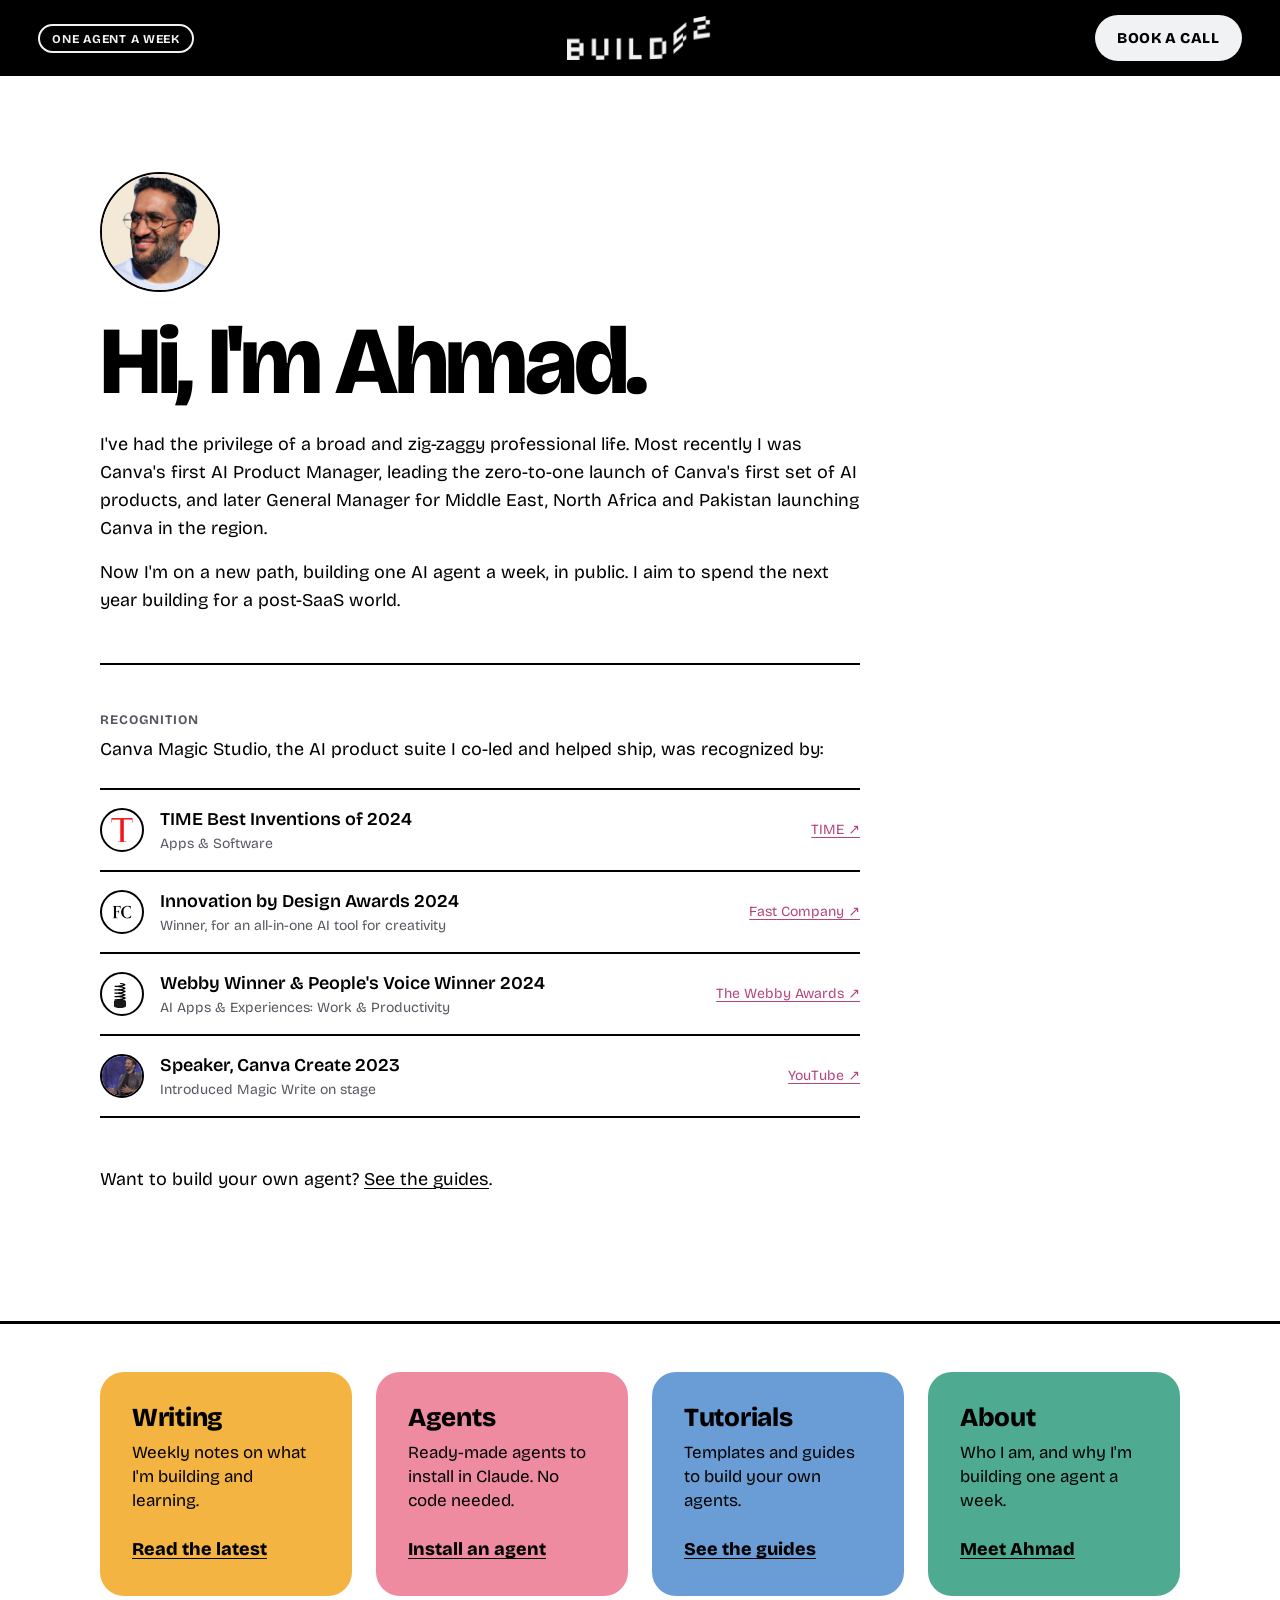
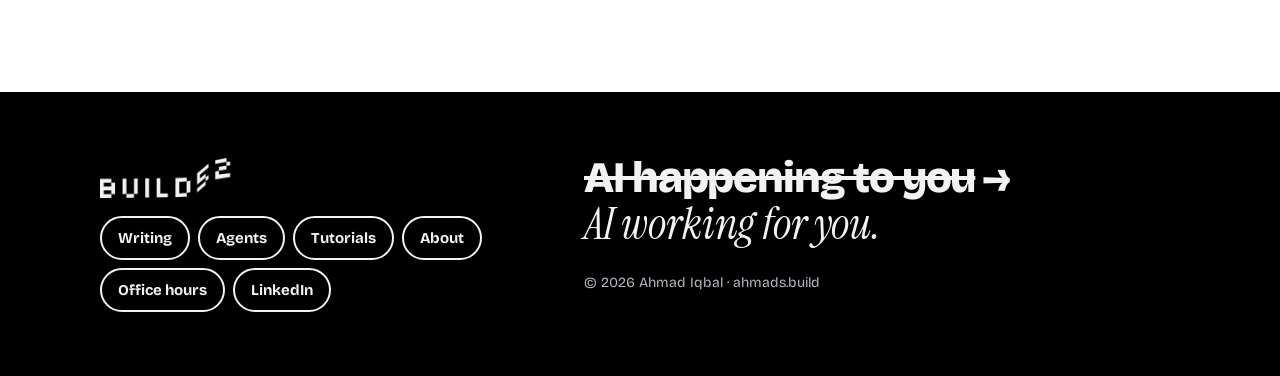
==== commit 5bf0f615: "Strike through 'AI happening to you' in the headline and footer line Co-Authored-By: Claude Fable 5." ====
--- a/about/index.html
+++ b/about/index.html
@@ -121,7 +121,7 @@
         </ul>
       </div>
       <div>
-        <p class="main-line">AI happening to you → <em>AI working for you.</em></p>
+        <p class="main-line"><s>AI happening to you</s> → <em>AI working for you.</em></p>
         <p class="copyright">© 2026 Ahmad Iqbal · ahmads.build</p>
       </div>
     </div>
